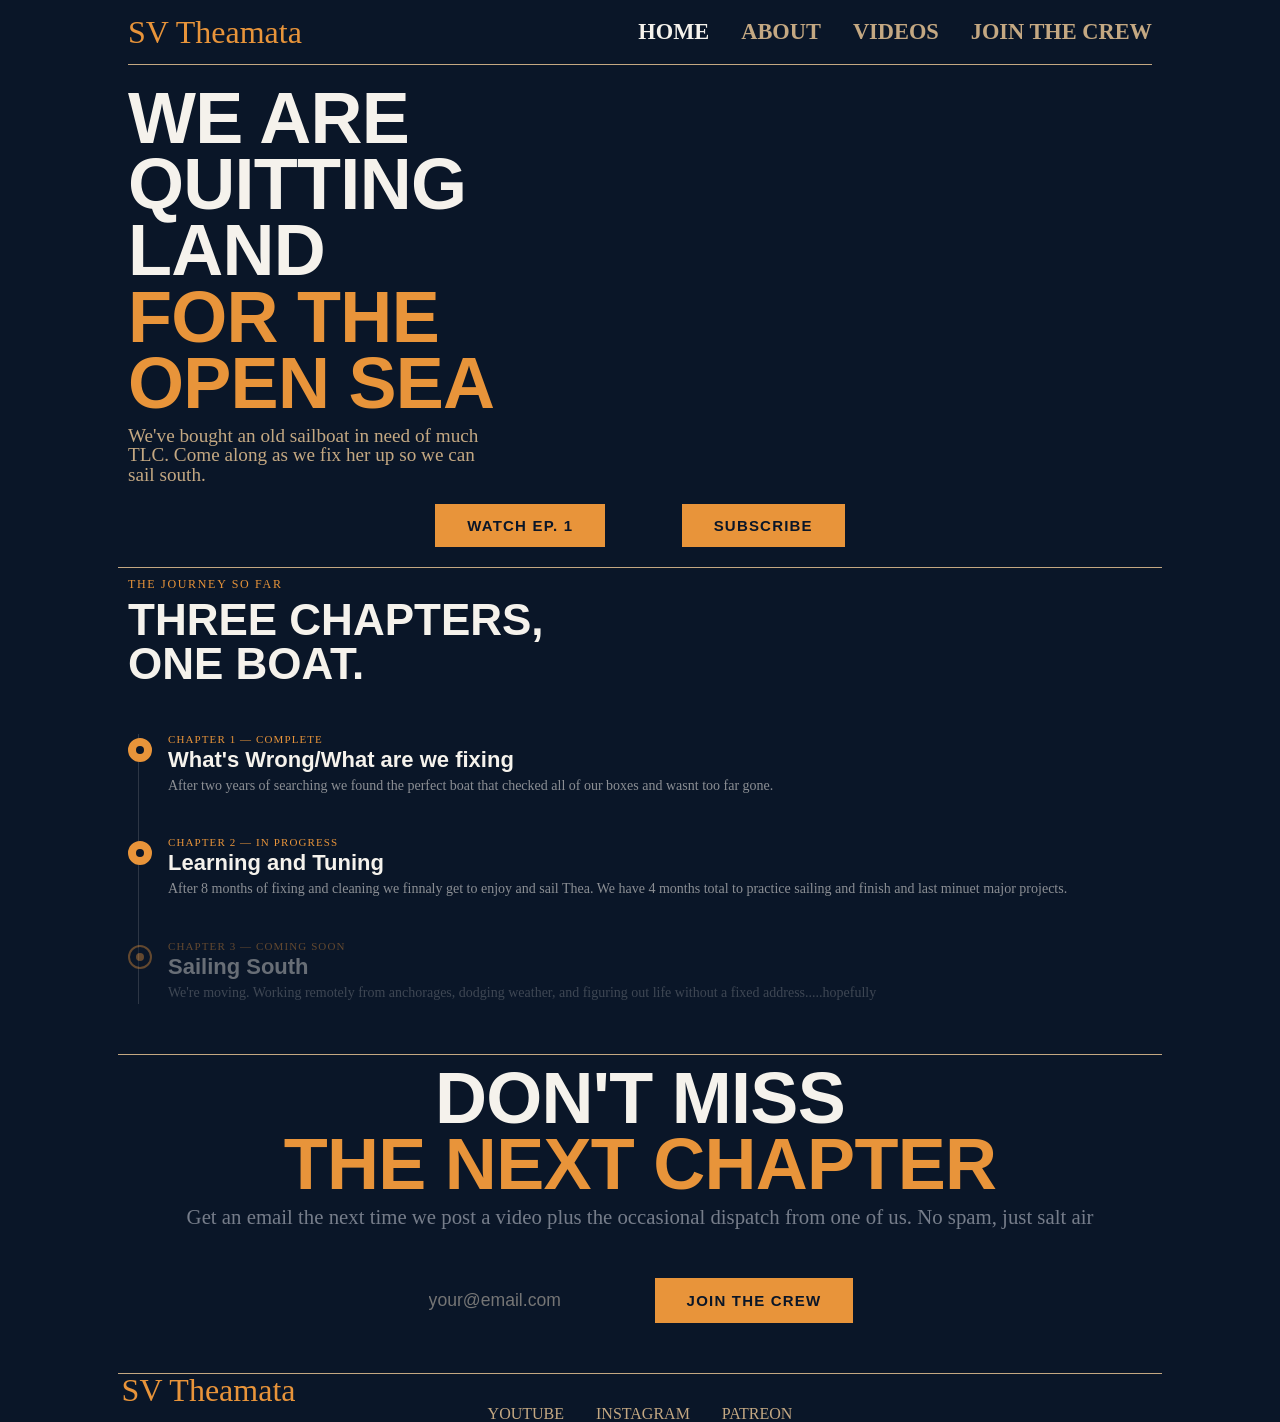
==== index.html @ 003d1a85 "new site" ====
<!DOCTYPE html>
<html lang="en">
<head>
    <meta charset="UTF-8">
    <meta name="viewport" content="width=device-width, initial-scale=1.0">
    <link rel="stylesheet" href="styles.css">
    <script src="script.js" defer></script>
    <title>Document</title>
</head>
<body>
    <nav class="navbar">
        <p class="brand">SV Theamata</p>
        <button class="hamburger" id="navToggle" aria-label="Toggle menu" aria-expanded="false" aria-controls="navMenu">
            <span class="bar"></span>
            <span class="bar"></span>
            <span class="bar"></span>
        </button>
        <div class="menu" id="navMenu">
            <ul>
                <li><a href="index.html" class="active">Home</a></li>
                <li><a href="about.html">About</a></li>
                <li><a href="videos.html">Videos</a></li>
                <li><a href="subscribe.html">Join the Crew</a></li>
            </ul>
        </div>
    </nav>

    <div class="hero">
        <!-- <h1 class="header">
            Preparing to Head South
        </h1> -->
        <h1 class="hero-title">
            WE ARE QUITTING LAND
            <span class="accent">For the Open Sea</span>
        </h1>
        <div class="textBox">
            <p>We've bought an old sailboat in need of much TLC. Come along as we fix her up so we can sail south.</p>
        </div>
        <div class="video">
            <iframe  src="https://www.youtube.com/embed/zWE4eKnpvBQ?si=P87sXZJVChOAABoq" title="YouTube video player" frameborder="0" allow="accelerometer; autoplay; clipboard-write; encrypted-media; gyroscope; picture-in-picture; web-share" referrerpolicy="strict-origin-when-cross-origin" allowfullscreen></iframe>
        </div>
        <div class="links">
            <a href="link-to-episode-1" class="button-56">Watch EP. 1</a>
            <a href="link-to-subscribe" class="button-56">Subscribe</a>
        </div>
    </div>

    <div class="section">
        <div class="section-eyebrow">The journey so far</div>
            <div class="section-title">THREE CHAPTERS,<br>ONE BOAT.</div>

        <div class="timeline">
        <div class="timeline-phase">
        <div class="phase-dot active"><div class="phase-dot-inner"></div></div>
        <div class="phase-label">Chapter 1 — Complete</div>
        <div class="phase-title">What's Wrong/What are we fixing</div>
        <div class="phase-desc">After two years of searching we found the perfect boat that checked all of our boxes and wasnt too far gone.</div>
        </div>

        <div class="timeline-phase">
        <div class="phase-dot active"><div class="phase-dot-inner"></div></div>
        <div class="phase-label">Chapter 2 — In Progress</div>
        <div class="phase-title">Learning and Tuning</div>
        <div class="phase-desc">After 8 months of fixing and cleaning we finnaly get to enjoy and sail Thea. We have 4 months total to practice sailing and finish and last minuet major projects. </div>
        </div>

        <div class="timeline-phase phase-upcoming">
        <div class="phase-dot"><div class="phase-dot-inner"></div></div>
        <div class="phase-label">Chapter 3 — Coming Soon</div>
        <div class="phase-title">Sailing South</div>
        <div class="phase-desc">We're moving. Working remotely from anchorages, dodging weather, and figuring out life without a fixed address.....hopefully</div>
        </div>


        </div>
    </div>

    <div class="email">
            <h2 class="hero-title">
            Don't Miss
            <span class="accent">The next chapter</span>
            </h2>

            <p class="message">Get an email the next time we post a video plus the occasional dispatch from one of us. No spam, just salt air</p>

            <div class="input">
                <input type="email" placeholder="your@email.com">
                <button class="button-56">Join the Crew</button>
            </div>
    </div>

    <div class="footer">
        <p class="brand">SV Theamata</p>
        <nav class="footer-menu">
            <ul>
                <li><a href="#">youtube</a></li>
                <li><a href="#">instagram</a></li>
                <li><a href="#">Patreon</a></li>

            </ul>
        </nav>
    </div>
    
</body>
</html>
---- styles.css ----
html,
body,
div,
span,
applet,
object,
iframe,
h1,
h2,
h3,
h4,
h5,
h6,
p,
blockquote,
pre,
a,
abbr,
acronym,
address,
big,
cite,
code,
del,
dfn,
em,
img,
ins,
kbd,
q,
s,
samp,
small,
strike,
strong,
sub,
sup,
tt,
var,
b,
u,
i,
center,
dl,
dt,
dd,
ol,
ul,
li,
fieldset,
form,
label,
legend,
table,
caption,
tbody,
tfoot,
thead,
tr,
th,
td,
article,
aside,
canvas,
details,
embed,
figure,
figcaption,
footer,
header,
hgroup,
menu,
nav,
output,
ruby,
section,
summary,
time,
mark,
audio,
video {
  margin: 0;
  padding: 0;
  border: 0;
  font-size: 100%;
  font: inherit;
  vertical-align: baseline;
}
/* HTML5 display-role reset for older browsers */
article,
aside,
details,
figcaption,
figure,
footer,
header,
hgroup,
menu,
nav,
section {
  display: block;
}
body {
  line-height: 1;
  margin: auto;
}
ol,
ul {
  list-style: none;
}
blockquote,
q {
  quotes: none;
}
blockquote:before,
blockquote:after,
q:before,
q:after {
  content: '';
  content: none;
}
table {
  border-collapse: collapse;
  border-spacing: 0;
}

body {
  max-width: 1500px;
  background-color: #0a1628;
}

/* NavBar */
.navbar {
  display: flex;
  flex-wrap: wrap;
  align-items: center;
  justify-content: space-between;
  max-width: 80%;
  margin: 0 auto;
  padding: 10px;
  position: relative;
  padding: 1rem 0;
}

.brand {
  font-size: 2em;
  color: #e8943a;
}

.hamburger {
  display: none;
  flex-direction: column;
  justify-content: center;
  gap: 5px;
  width: 32px;
  height: 32px;
  background: none;
  border: none;
  cursor: pointer;
  padding: 0;
}

.hamburger .bar {
  width: 100%;
  height: 2px;
  background: #e8943a;
  transition:
    transform 0.25s ease,
    opacity 0.25s ease;
}

.hamburger[aria-expanded='true'] .bar:nth-child(1) {
  transform: translateY(7px) rotate(45deg);
}

.hamburger[aria-expanded='true'] .bar:nth-child(2) {
  opacity: 0;
}

.hamburger[aria-expanded='true'] .bar:nth-child(3) {
  transform: translateY(-7px) rotate(-45deg);
}

.menu ul {
  display: flex;
  flex-direction: row;
  gap: 2rem;
  list-style: none;
  padding: 0;
  margin: 0;
}

.menu ul li a {
  text-decoration: none;
  color: #c4a882;
  font-size: 1.4em;
  font-weight: bolder;
}

.menu ul li a.active {
  color: #f5f2ec;
}

/* Hero */
.hero {
  width: 80%;
  padding: 10px;
  display: grid;
  grid-template-columns: 1fr 1fr;
  gap: 10px;
  margin: auto;
  /* border-bottom: 1px #c4a882 solid; */
}

.header {
  grid-column: 1 / 2;
  grid-row: 1;
  font-size: 2em;
  text-transform: uppercase;
  font-weight: 900;
}
.hero-title {
  grid-column: 1;
  grid-row: 2 / 3;
  font-family: 'Barlow Condensed', sans-serif;
  font-weight: 900;
  font-size: 4.5em;
  line-height: 0.92;
  letter-spacing: -0.01em;
  color: #f5f2ec;
  text-transform: uppercase;
}

.hero-title .accent {
  color: #e8943a;
  display: block;
}

.textBox {
  grid-column: 1;
  grid-row: 3 / 4;
  font-size: 1.2em;
  color: #c4a882;
  width: 70%;
  margin-bottom: 10px;
}

.links {
  grid-column: 1 / 3;
  grid-row: 4 / 5;
  width: 40%;
  display: flex;
  align-items: center;
  justify-content: space-between;
  margin: auto;
  padding-bottom: 10px;
}

.btn:hover {
  font-size: 1.1em;
}

.video {
  grid-column: 2;
  grid-row: 1/5;
  display: flex;
  justify-content: center;
  align-items: center;
  width: 100%;
}

.video iframe {
  width: 100%;
  aspect-ratio: 16 / 9;
  height: auto;
  border: none;
  display: block;
}

/* journey section */
.section {
  padding: 10px;
  width: 80%;
  margin: auto;
}

.section-eyebrow {
  font-size: 12px;
  letter-spacing: 0.14em;
  text-transform: uppercase;
  color: #e8943a;
  margin-bottom: 0.5rem;
}

.section-title {
  font-family: 'Barlow Condensed', sans-serif;
  font-size: 44px;
  font-weight: 900;
  color: #f5f2ec;
  margin-bottom: 3rem;
  line-height: 1;
}

.timeline {
  position: relative;
  padding-left: 2.5rem;
}

.timeline::before {
  content: '';
  position: absolute;
  left: 10px;
  top: 0;
  bottom: 0;
  width: 1px;
  background: rgba(245, 242, 236, 0.15);
}

.timeline-phase {
  position: relative;
  margin-bottom: 2.5rem;
}

.phase-dot {
  position: absolute;
  left: -2.5rem;
  top: 4px;
  width: 20px;
  height: 20px;
  border-radius: 50%;
  border: 2px solid #e8943a;
  background: #0a1628;
  display: flex;
  align-items: center;
  justify-content: center;
}

.phase-dot.active {
  background: #e8943a;
}

.phase-dot-inner {
  width: 8px;
  height: 8px;
  border-radius: 50%;
  background: #e8943a;
}

.phase-dot.active .phase-dot-inner {
  background: #0a1628;
}

.phase-label {
  font-size: 11px;
  letter-spacing: 0.1em;
  text-transform: uppercase;
  color: #e8943a;
  margin-bottom: 4px;
}

.phase-title {
  font-family: 'Barlow Condensed', sans-serif;
  font-size: 22px;
  font-weight: 700;
  color: #f5f2ec;
  margin-bottom: 4px;
}

.phase-desc {
  font-size: 14px;
  color: rgba(245, 242, 236, 0.55);
  line-height: 1.6;
}

.phase-upcoming {
  opacity: 0.4;
}

/* email */
.email {
  /* border-bottom: 1px #c4a882 solid; */
  max-width: 80%;
  margin: auto;
  display: flex;
  flex-direction: column;
  align-items: center;
  text-align: center;
  padding: 10px;
}

.message {
  font-size: 1.3em;
  color: #767d8a;
  padding: 10px;
}

.input {
  padding: 40px;
}

.input input {
  background: none;
  border: none;
  font-size: 1.1em;
}

/* footer */
.footer {
  width: 81%;
  margin: auto;
}

.menu a {
  text-transform: uppercase;
  padding: 20px 0px;
}

.footer-menu ul {
  display: flex;
  flex-direction: row;
  gap: 2rem;
  list-style: none;
  padding: 0;
  margin: 0;
  justify-content: center;
}

.footer-menu ul li a {
  text-decoration: none;
  color: #c4a882;
  text-transform: uppercase;
}

/* about */
.box {
  color: white;
  display: flex;
}
.box img {
  max-width: 40%;
  margin: 20px;
  box-shadow: 4px 4px 14px #f5f2ec;
}

.box-text {
  margin: auto;
  text-align: center;
}
/* video page */

.section-video {
  margin: auto;
}

.youtube.yvideo {
  display: grid;
  grid-template-columns: repeat(3, 1fr);
  gap: 1.5rem;
  width: 80%;
  margin: 2rem auto;
}

.latestVideoEmbed {
  width: 100%;
  aspect-ratio: 16 / 9;
  border: none;
  background: rgba(245, 242, 236, 0.04);
}

.vidtitle {
  width: 80%;
  margin: 2rem auto 0;
}

.vidtitle h3 {
  font-family: 'Barlow Condensed', sans-serif;
  font-size: 28px;
  font-weight: 700;
  color: #f5f2ec;
  text-transform: uppercase;
  letter-spacing: 0.02em;
}

.button {
  display: flex;
  justify-content: center;
  margin: 3rem 0;
}

.button-56 {
  font-family: 'Barlow Condensed', sans-serif;
  font-size: 15px;
  font-weight: 700;
  letter-spacing: 0.08em;
  text-transform: uppercase;
  background: #e8943a;
  color: #0a1628;
  padding: 14px 32px;
  border: none;
  text-decoration: none;
  display: inline-block;
  transition: background 0.2s;
}

.button-56:hover {
  background: #c4a882;
}

.foot-video {
  border-top: 1px #c4a882 solid;
}

:root {
  --hairline: 1px solid #c4a882;
}

.navbar,
.hero,
.section,
.email {
  border-bottom: var(--hairline);
}

@media screen and (max-width: 767px) {
  .hamburger {
    display: flex;
  }

  .foot {
    max-height: fit-content;
  }
  .menu {
    width: 100%;
    max-height: 0;
    overflow: hidden;
    transition: max-height 0.3s ease;
    order: 3;
  }

  .menu.open {
    max-height: 300px;
  }

  .menu ul {
    flex-direction: column;
    gap: 0;
    padding: 1rem 0;
  }

  .menu ul li {
    padding: 0.75rem 0;
    border-bottom: 1px solid rgba(196, 168, 130, 0.2);
  }

  /* Hero */
  .hero {
    max-width: 100%;
    display: flex;
    flex-direction: column;
    text-align: center;
  }
  .hero-title {
    font-size: 3em;
  }

  .textBox {
    text-align: center;
    margin: auto;
  }

  .video iframe {
    width: 95%;
    height: auto;
  }

  .links {
    width: 100%;
  }

  .input {
    display: flex;
    flex-direction: column;
  }

  .footer {
    margin: auto;
    width: 100%;
    text-align: center;
  }

  .footer-menu ul {
    margin: auto;
    text-align: center;
  }
}

@media screen and (max-width: 1024px) {
  .youtube.yvideo {
    display: flex;
    flex-direction: column;
  }
  .youtube iframe {
    width: 90%;
    height: auto;
  }

  .box {
    flex-direction: column;
    width: 100%;
  }
  .box img {
    max-width: 100%;
  }

  .button-56 {
    font-size: 10px;
  }
}
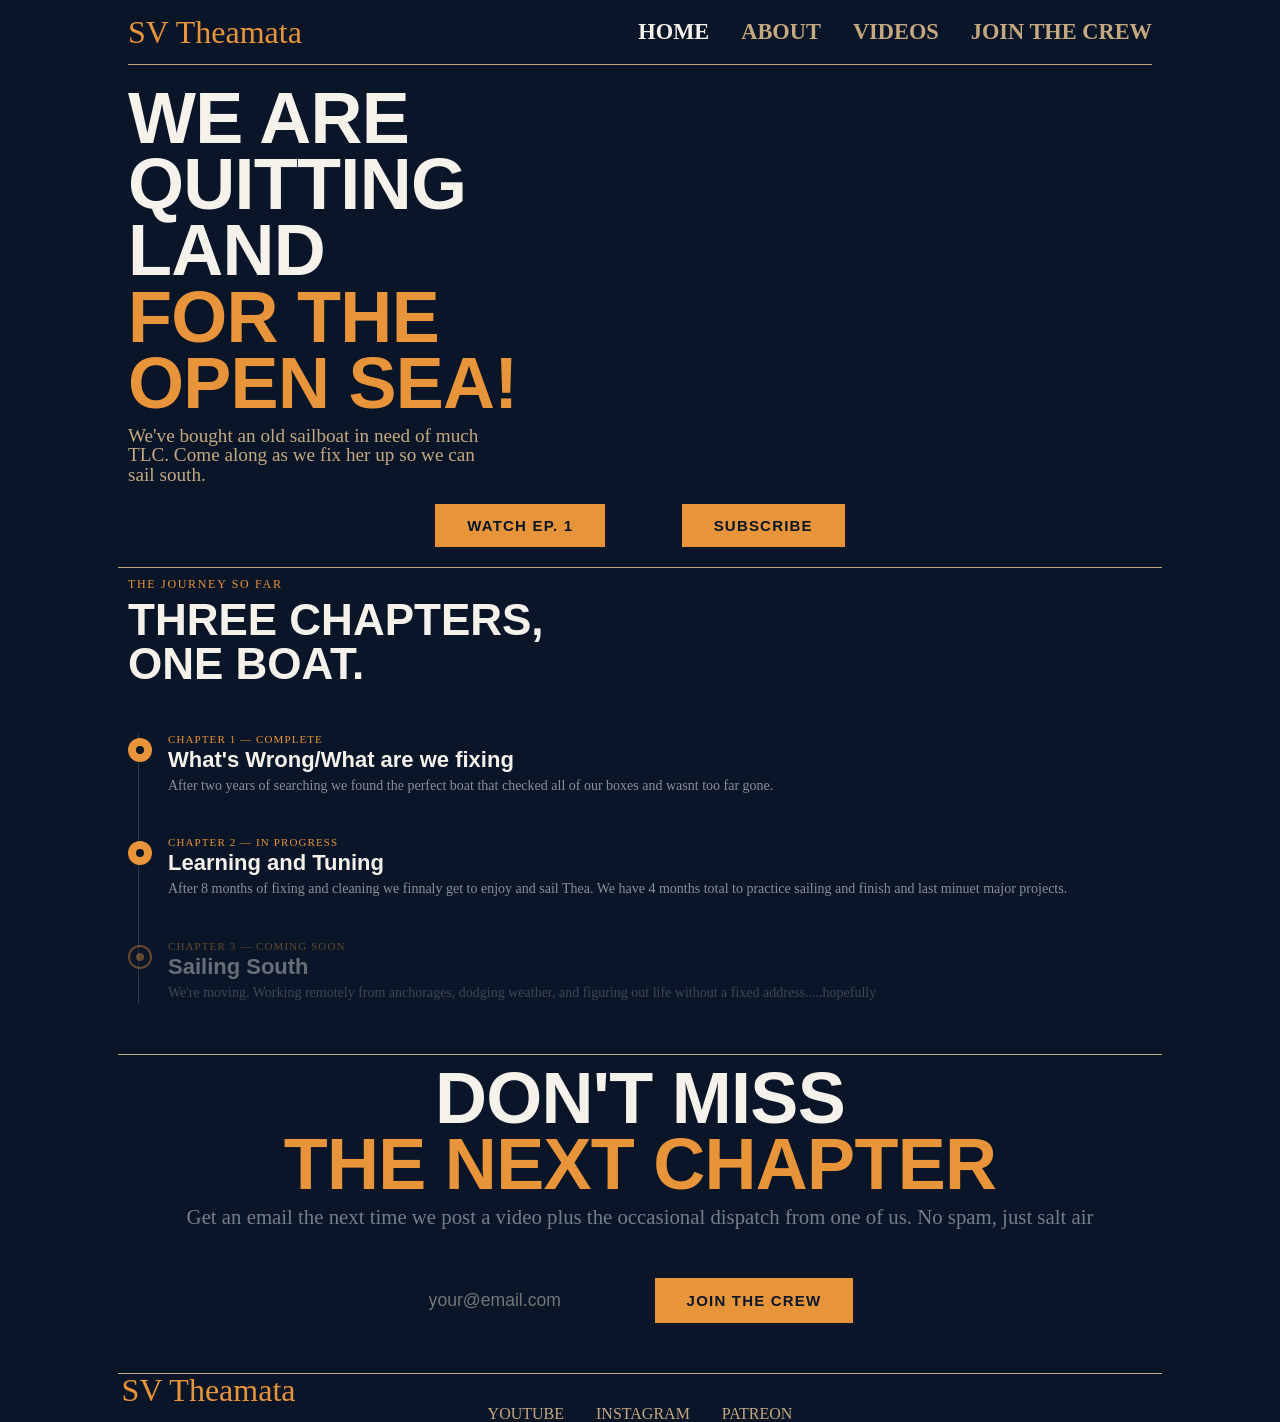
==== commit c190ce50: "commit" ====
--- a/index.html
+++ b/index.html
@@ -31,7 +31,7 @@
         </h1> -->
         <h1 class="hero-title">
             WE ARE QUITTING LAND
-            <span class="accent">For the Open Sea</span>
+            <span class="accent">For the Open Sea!</span>
         </h1>
         <div class="textBox">
             <p>We've bought an old sailboat in need of much TLC. Come along as we fix her up so we can sail south.</p>
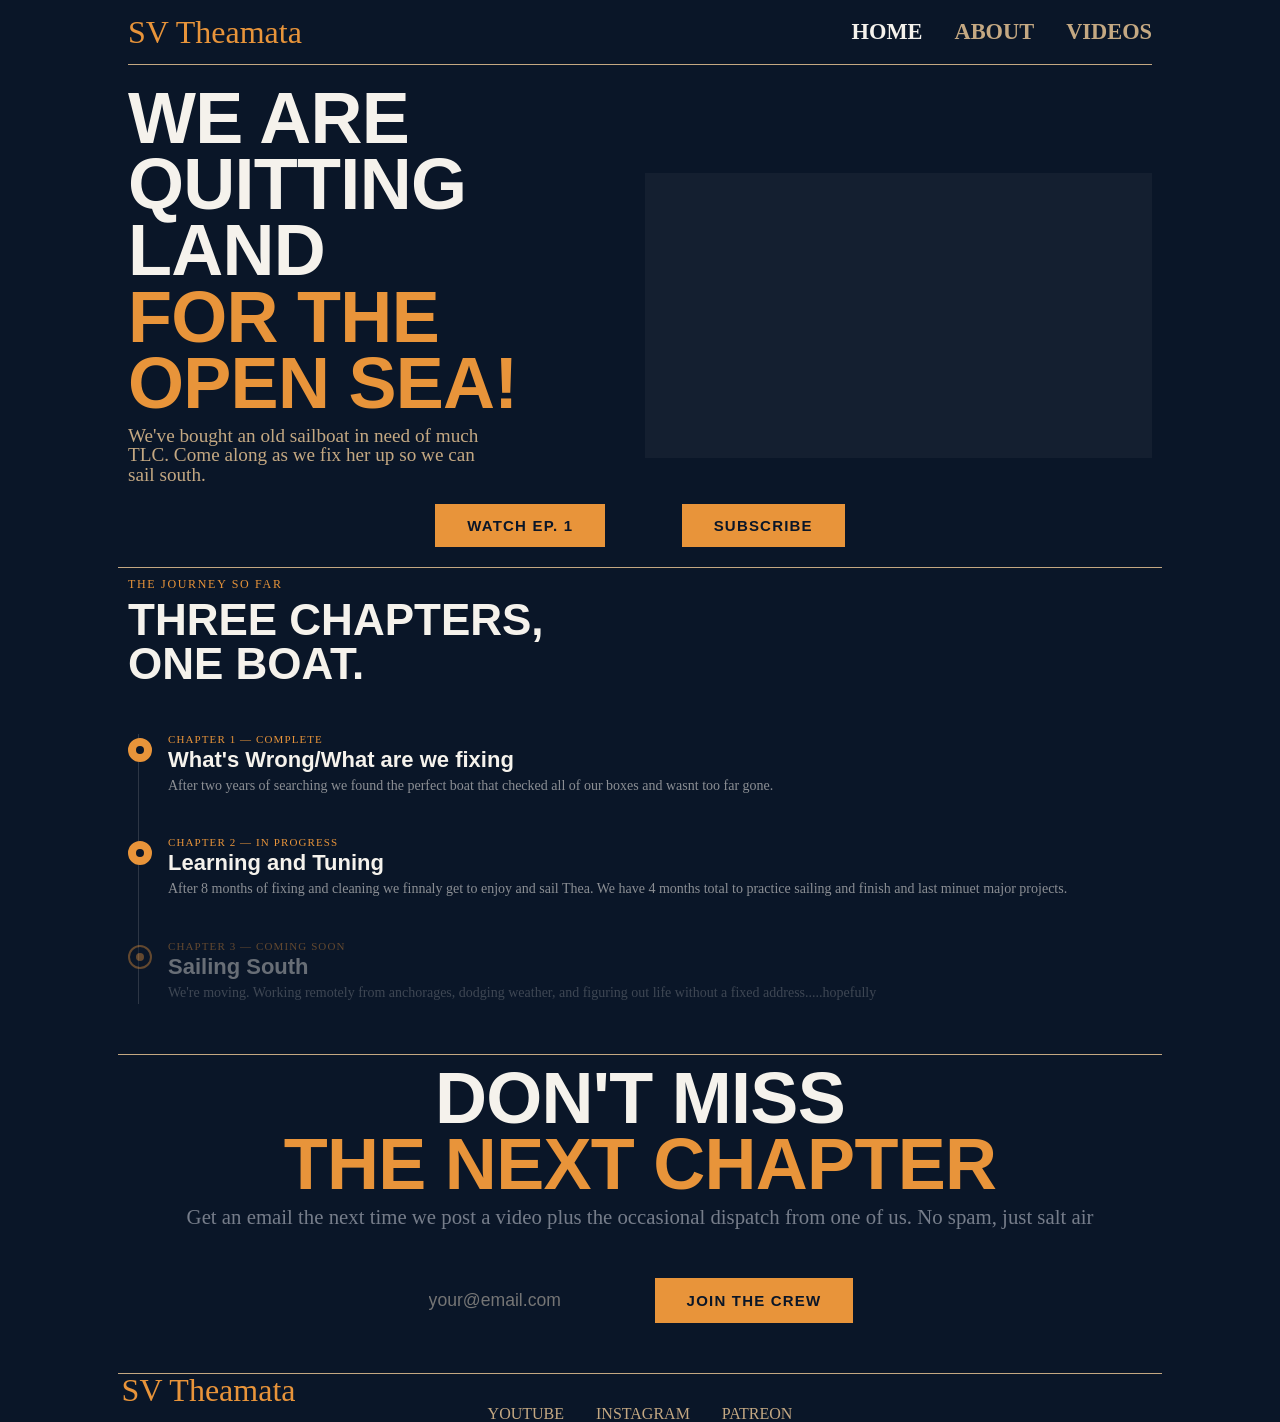
==== commit 4ab1b0a6: "links update" ====
--- a/index.html
+++ b/index.html
@@ -20,7 +20,6 @@
                 <li><a href="index.html" class="active">Home</a></li>
                 <li><a href="about.html">About</a></li>
                 <li><a href="videos.html">Videos</a></li>
-                <li><a href="subscribe.html">Join the Crew</a></li>
             </ul>
         </div>
     </nav>
@@ -37,7 +36,7 @@
             <p>We've bought an old sailboat in need of much TLC. Come along as we fix her up so we can sail south.</p>
         </div>
         <div class="video">
-            <iframe  src="https://www.youtube.com/embed/zWE4eKnpvBQ?si=P87sXZJVChOAABoq" title="YouTube video player" frameborder="0" allow="accelerometer; autoplay; clipboard-write; encrypted-media; gyroscope; picture-in-picture; web-share" referrerpolicy="strict-origin-when-cross-origin" allowfullscreen></iframe>
+            <iframe class="latestVideoEmbed" vnum="0" width="600" height="340" allowfullscreen allow="accelerometer; autoplay; clipboard-write; encrypted-media; gyroscope; picture-in-picture; web-share" referrerpolicy="strict-origin-when-cross-origin" allowfullscreen></iframe>
         </div>
         <div class="links">
             <a href="link-to-episode-1" class="button-56">Watch EP. 1</a>
@@ -89,13 +88,13 @@
             </div>
     </div>
 
-    <div class="footer">
-        <p class="brand">SV Theamata</p>
+<div class="footer">
+        <h1 class="brand">SV Theamata</h1>
         <nav class="footer-menu">
             <ul>
-                <li><a href="#">youtube</a></li>
-                <li><a href="#">instagram</a></li>
-                <li><a href="#">Patreon</a></li>
+                <li><a href="https://www.youtube.com/@SVTheamata">youtube</a></li>
+                <li><a href="https://www.instagram.com/sv.theamata/">instagram</a></li>
+                <li><a href="https://www.patreon.com/cw/svtheamata">Patreon</a></li>
 
             </ul>
         </nav>
